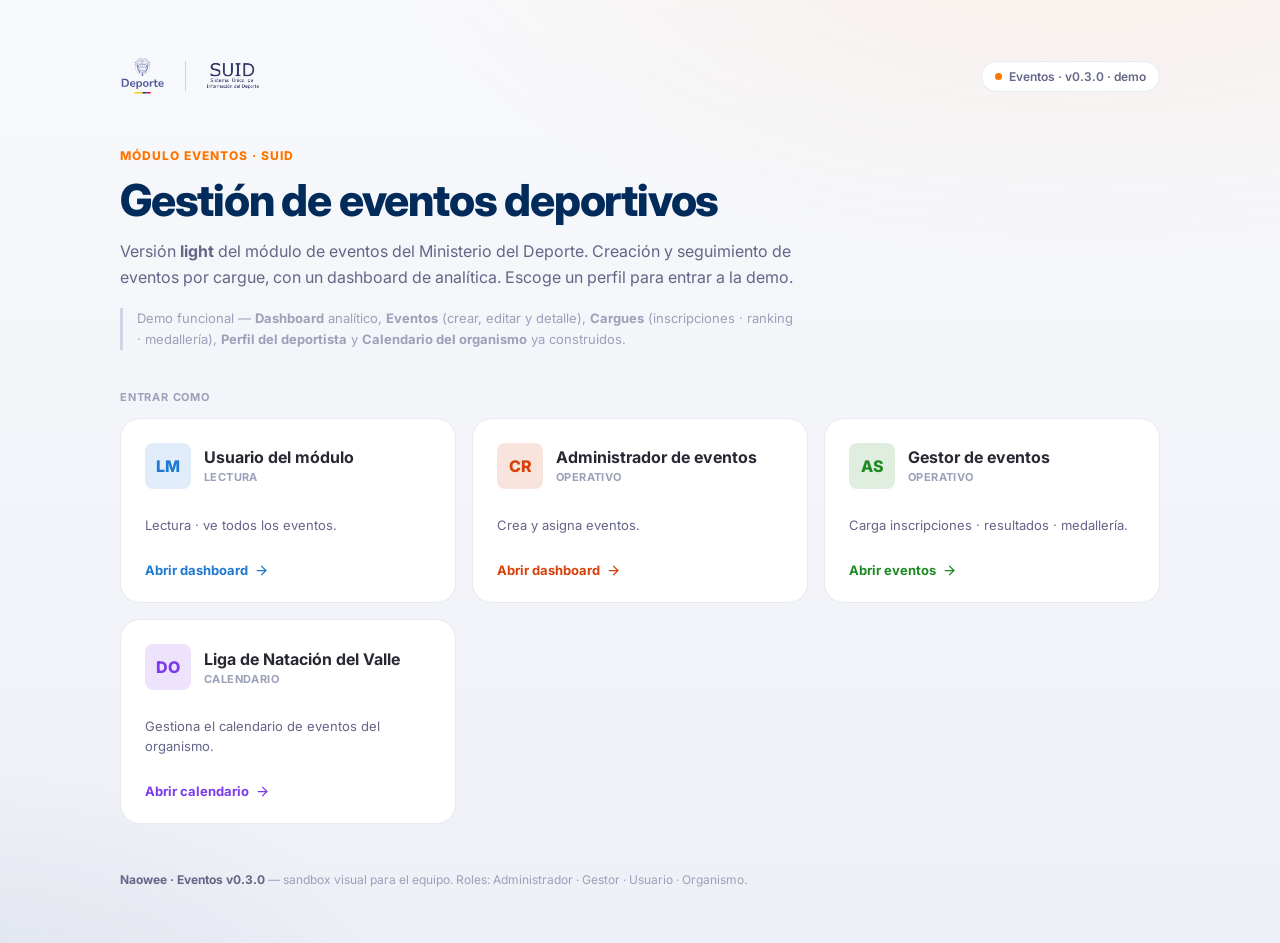
==== index.html @ 57fa1015 "feat: demo Naowee Eventos v0.3.0 — módulo SUID/Ministerio (9 pantallas)" ====
<!DOCTYPE html>
<html lang="es">
<head>
<meta charset="utf-8">
<meta name="viewport" content="width=device-width, initial-scale=1">
<title>Naowee Eventos — Selector de perfil</title>

<link rel="preconnect" href="https://fonts.googleapis.com">
<link rel="preconnect" href="https://fonts.gstatic.com" crossorigin>
<link href="https://fonts.googleapis.com/css2?family=Inter:wght@400;500;600;700;800&display=swap" rel="stylesheet">

<link rel="stylesheet" href="shared/tokens.css?v=0.3.0">

<style>
  body {
    background:
      radial-gradient(1200px 600px at 85% -10%, rgba(255, 117, 0, .08), transparent 60%),
      radial-gradient(900px 500px at -5% 110%, rgba(0, 43, 91, .08), transparent 55%),
      linear-gradient(180deg, #f8f9fc 0%, #eef0f7 100%);
    min-height: 100vh;
    padding: 56px 24px;
    display: flex;
    flex-direction: column;
  }
  .wrap { max-width: 1040px; width: 100%; margin: 0 auto; }

  .masthead {
    display: flex; align-items: center; gap: 16px; margin-bottom: 48px;
  }
  .masthead__logos { display: flex; align-items: center; gap: 12px; }
  .masthead__logos img { height: 40px; width: auto; display: block; }
  .masthead__sep { width: 1px; height: 30px; background: var(--border-dark); }
  .masthead__chip {
    margin-left: auto;
    display: inline-flex; align-items: center; gap: 7px;
    padding: 7px 13px; background: var(--surface);
    border: 1px solid var(--border); border-radius: var(--radius-full);
    font-size: 12px; font-weight: 600; color: var(--text-secondary);
  }
  .masthead__chip .dot { width: 7px; height: 7px; border-radius: 50%; background: var(--naranja); }

  .hero { max-width: 680px; margin-bottom: 40px; }
  .hero .eyebrow {
    display: inline-block; font-size: 12px; font-weight: 800; letter-spacing: 1px;
    text-transform: uppercase; color: var(--naranja); margin-bottom: 14px;
  }
  .hero h1 {
    font-size: clamp(30px, 4vw, 44px); font-weight: 800; line-height: 1.05;
    letter-spacing: -1.2px; color: var(--azul); margin: 0 0 16px;
  }
  .hero p { font-size: 16px; line-height: 1.6; color: var(--text-secondary); margin: 0; }
  .hero .note {
    margin-top: 18px; font-size: 13px; color: var(--text-muted);
    border-left: 3px solid var(--border-dark); padding-left: 14px;
  }

  .roles-label {
    font-size: 11px; font-weight: 700; letter-spacing: .8px; text-transform: uppercase;
    color: var(--text-muted); margin-bottom: 14px;
  }
  .grid {
    display: grid; grid-template-columns: repeat(auto-fit, minmax(280px, 1fr)); gap: 16px;
  }

  .role-card {
    position: relative; overflow: hidden;
    display: flex; flex-direction: column; gap: 14px;
    background: var(--surface); border: 1px solid var(--border);
    border-radius: var(--radius-xl); padding: 24px;
    text-decoration: none; color: var(--text-primary);
    transition:
      transform var(--duration-normal) var(--easing-smoothout),
      box-shadow var(--duration-normal) var(--easing-smoothout),
      border-color var(--duration-normal) var(--easing-smoothout);
  }
  .role-card::before {
    content: ''; position: absolute; inset: 0 auto 0 0; width: 4px;
    background: var(--role-color, var(--naranja));
    transform: scaleY(0); transform-origin: top;
    transition: transform var(--duration-normal) var(--easing-smoothout);
  }
  .role-card:hover {
    transform: translateY(-3px);
    box-shadow: var(--shadow-card);
    border-color: color-mix(in srgb, var(--role-color, var(--naranja)) 45%, var(--border));
    text-decoration: none;
  }
  .role-card:hover::before { transform: scaleY(1); }
  .role-card:focus-visible {
    outline: none; border-color: var(--role-color, var(--naranja));
    box-shadow: 0 0 0 3px color-mix(in srgb, var(--role-color, var(--naranja)) 18%, transparent);
  }

  .role-card__top { display: flex; align-items: center; gap: 13px; }
  .role-card__avatar {
    width: 46px; height: 46px; border-radius: var(--radius-md);
    display: flex; align-items: center; justify-content: center;
    font-weight: 800; font-size: 16px; flex-shrink: 0;
    background: color-mix(in srgb, var(--role-color) 14%, #fff);
    color: var(--role-color);
  }
  .role-card__name { font-size: 16px; font-weight: 700; line-height: 1.25; }
  .role-card__tag {
    font-size: 11px; font-weight: 700; letter-spacing: .4px;
    color: var(--text-muted); text-transform: uppercase; margin-top: 3px;
  }
  .role-card__desc { font-size: 13px; line-height: 1.5; color: var(--text-secondary); flex: 1; }
  .role-card__cta {
    display: inline-flex; align-items: center; gap: 6px;
    font-size: 13px; font-weight: 700; color: var(--role-color);
  }
  .role-card__cta svg { width: 15px; height: 15px; transition: transform var(--duration-normal) var(--easing-smoothout); }
  .role-card:hover .role-card__cta svg { transform: translateX(3px); }

  .foot {
    margin-top: auto; padding-top: 48px;
    font-size: 12px; color: var(--text-muted);
  }
  .foot strong { color: var(--text-secondary); }

  @media (max-width: 600px) {
    body { padding: 32px 16px; }
    .masthead { flex-wrap: wrap; gap: 12px; }
    .masthead__chip { margin-left: 0; }
  }
  @media (prefers-reduced-motion: reduce) {
    .role-card, .role-card::before, .role-card__cta svg { transition: none; }
  }
</style>
</head>
<body>

<div class="wrap">
  <header class="masthead">
    <div class="masthead__logos">
      <img src="shared/logos/ministerio.svg" alt="Ministerio del Deporte">
      <div class="masthead__sep"></div>
      <img src="shared/logos/suid.png" alt="SUID">
    </div>
    <span class="masthead__chip"><span class="dot"></span>Eventos · v0.3.0 · demo</span>
  </header>

  <section class="hero">
    <span class="eyebrow">Módulo Eventos · SUID</span>
    <h1>Gestión de eventos deportivos</h1>
    <p>
      Versión <strong>light</strong> del módulo de eventos del Ministerio del Deporte.
      Creación y seguimiento de eventos por cargue, con un dashboard de analítica.
      Escoge un perfil para entrar a la demo.
    </p>
    <p class="note">
      Demo funcional — <strong>Dashboard</strong> analítico, <strong>Eventos</strong> (crear,
      editar y detalle), <strong>Cargues</strong> (inscripciones · ranking · medallería),
      <strong>Perfil del deportista</strong> y <strong>Calendario del organismo</strong> ya construidos.
    </p>
  </section>

  <p class="roles-label">Entrar como</p>
  <div class="grid" id="grid"></div>

  <footer class="foot">
    <strong>Naowee · Eventos v0.3.0</strong> — sandbox visual para el equipo.
    Roles: Administrador · Gestor · Usuario · Organismo.
  </footer>
</div>

<script type="module">
  import { ROLES, homeForRole } from './shared/sidebar.js';

  const ARROW = '<svg viewBox="0 0 24 24" fill="none" stroke="currentColor" stroke-width="2" stroke-linecap="round" stroke-linejoin="round"><line x1="5" y1="12" x2="19" y2="12"/><polyline points="12 5 19 12 12 19"/></svg>';
  const order = ['USER', 'ADMIN', 'GESTOR', 'ORGANISMO'];

  document.getElementById('grid').innerHTML = order.map((code) => {
    const r = ROLES[code];
    const initials = r.userName.split(/\s+/).filter(Boolean).slice(0, 2).map((w) => w[0]).join('').toUpperCase();
    const tagMap = { USER: 'Lectura', ADMIN: 'Operativo', GESTOR: 'Operativo', ORGANISMO: 'Calendario' };
    const ctaMap = { USER: 'Abrir dashboard', ADMIN: 'Abrir dashboard', GESTOR: 'Abrir eventos', ORGANISMO: 'Abrir calendario' };
    const tag = tagMap[code] || 'Lectura';
    return `
      <a class="role-card" href="${homeForRole(r.code)}?role=${r.code}" style="--role-color:${r.color}">
        <div class="role-card__top">
          <span class="role-card__avatar">${initials}</span>
          <div>
            <div class="role-card__name">${r.label}</div>
            <div class="role-card__tag">${tag}</div>
          </div>
        </div>
        <p class="role-card__desc">${r.short}.</p>
        <span class="role-card__cta">${ctaMap[code] || 'Abrir'} ${ARROW}</span>
      </a>`;
  }).join('');
</script>

</body>
</html>
---- shared/tokens.css ----
/* ═══════════════════════════════════════════════════════════════
   NAOWEE EVENTOS — Tokens semánticos (puente al DS oficial @naowee-*)
   Módulo Eventos LIGHT v0.1.0 · SUID / Ministerio del Deporte
   Fuente: Claude-Doug/CLAUDE.md + naowee-sidebar-shell/shared/tokens.css
   ═══════════════════════════════════════════════════════════════ */

:root {
  /* ─── Marca ─── */
  --naranja: #FF7500;          /* imagotipo Naowee */
  --azul: #002B5B;             /* institucional Ministerio */
  --accent: #d74009;           /* acción, links, focus, CTA, estado activo */

  /* ─── Texto ─── */
  --text-primary: #282834;
  --text-secondary: #646587;
  --text-muted: #9ca0b8;       /* placeholders, deshabilitado, "—" */

  /* ─── Superficies ─── */
  --surface: #ffffff;
  --bg: #ffffff;
  --bg-soft: #f5f6fa;

  /* ─── Bordes ─── */
  --border: #e7e9f3;
  --border-dark: #d0d4e6;

  /* ─── Fondos accent (estados activos / hover de opciones) ─── */
  --accent-bg: #fff3e6;
  --accent-bg-warm: #ffe4cf;

  /* ─── Semánticos / estados ─── */
  --green: #1f8923;            --green-bg: #e6f4e7;   --green-border: #b7dfb9;
  --blue-info: #1f78d1;        --blue-bg: #eef5ff;
  --orange-bg: #fff3e6;        --orange-border: #ffbf75;
  --red: #c0392b;              --red-bg: #fff0ee;     --red-border: #ffc4bb;
  --purple: #7c3aed;           --purple-bg: #f3eeff;

  /* ─── Etiqueta de sección (sidebar) ─── */
  --section-label-color: #b5b9d4;

  /* ─── Layout ─── */
  --sidebar-w: 274px;
  --sidebar-w-collapsed: 72px;
  --header-h: 88px;

  /* ─── Radius ─── */
  --radius-sm: 6px;
  --radius-md: 8px;
  --radius-lg: 12px;
  --radius-xl: 20px;
  --radius-full: 9999px;

  /* ─── Sombras ─── */
  --shadow-sm: 0 1px 4px rgba(0, 0, 0, 0.08);
  --shadow-md: 0 4px 16px rgba(0, 0, 0, 0.12);
  --shadow-card: 0 0 2px rgba(145, 158, 171, 0.2), 0 12px 24px -4px rgba(145, 158, 171, 0.12);
  --shadow-sheet: 0 -8px 40px rgba(40, 40, 52, 0.22);

  /* ─── Easing — Apple-style smooth-out ─── */
  --easing-smoothout: cubic-bezier(0.32, 0.72, 0, 1);
  --easing-bounce-soft: cubic-bezier(0.16, 1, 0.3, 1);

  /* ─── Durations ─── */
  --duration-fast: 140ms;
  --duration-normal: 200ms;
  --duration-slow: 360ms;

  /* ─── Tipografía ─── */
  --font-family: 'Inter', -apple-system, BlinkMacSystemFont, sans-serif;
}

* {
  box-sizing: border-box;
}

html, body {
  margin: 0;
  padding: 0;
  font-family: var(--font-family);
  color: var(--text-primary);
  background: var(--bg);
  -webkit-font-smoothing: antialiased;
  -moz-osx-font-smoothing: grayscale;
}

a {
  color: var(--accent);
  text-decoration: none;
}

a:hover {
  text-decoration: underline;
}
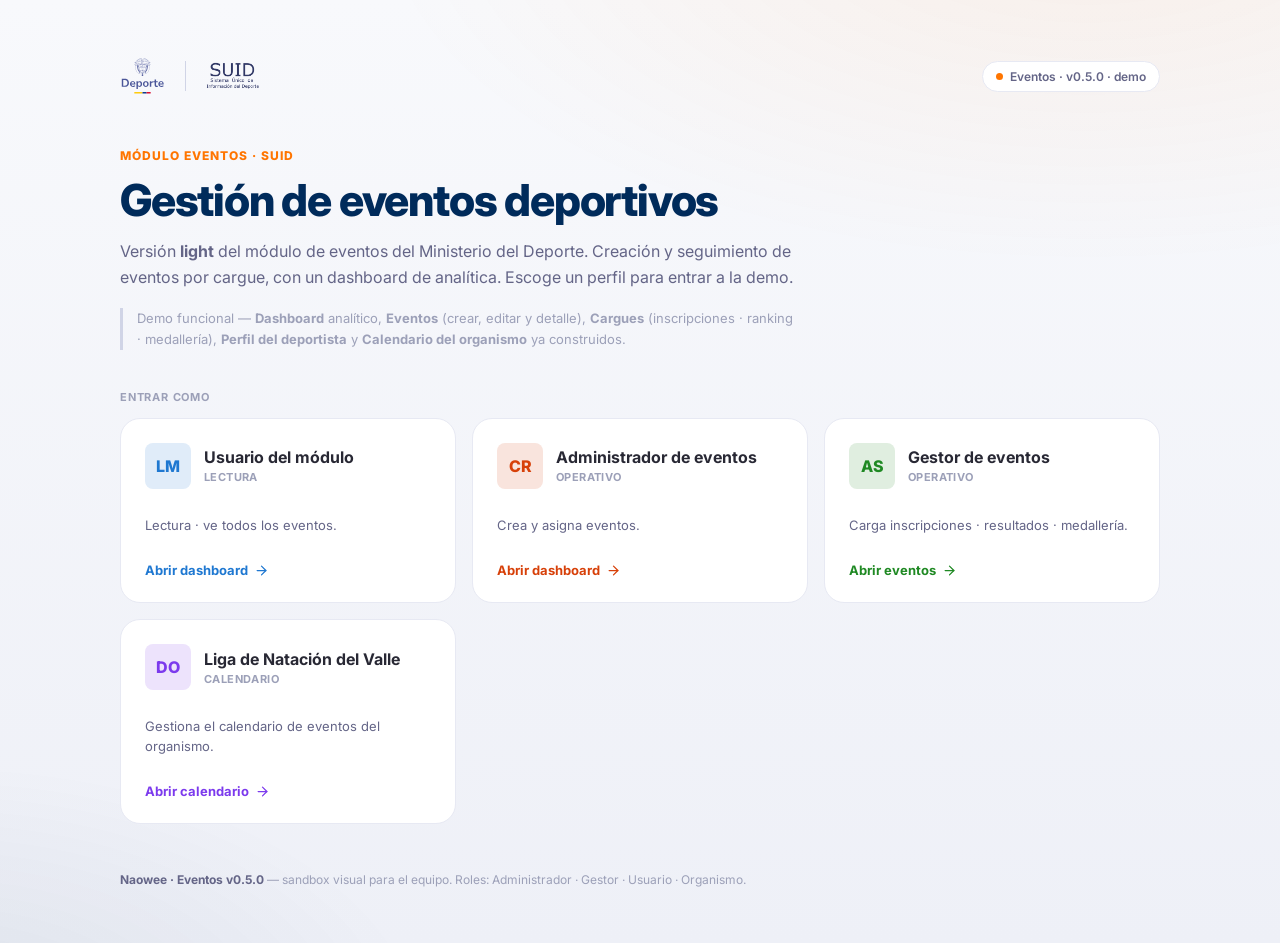
==== commit 1ab8b91d: "chore(version): bump módulo a v0.5.0 - naowee-footer.js MODULE_VERSION v0.4.0 → v0.5.0 + cache-buste" ====
--- a/index.html
+++ b/index.html
@@ -9,7 +9,7 @@
 <link rel="preconnect" href="https://fonts.gstatic.com" crossorigin>
 <link href="https://fonts.googleapis.com/css2?family=Inter:wght@400;500;600;700;800&display=swap" rel="stylesheet">
 
-<link rel="stylesheet" href="shared/tokens.css?v=0.3.0">
+<link rel="stylesheet" href="shared/tokens.css?v=0.4.0">
 
 <style>
   body {
@@ -137,7 +137,7 @@
       <div class="masthead__sep"></div>
       <img src="shared/logos/suid.png" alt="SUID">
     </div>
-    <span class="masthead__chip"><span class="dot"></span>Eventos · v0.3.0 · demo</span>
+    <span class="masthead__chip"><span class="dot"></span>Eventos · v0.5.0 · demo</span>
   </header>
 
   <section class="hero">
@@ -159,7 +159,7 @@
   <div class="grid" id="grid"></div>
 
   <footer class="foot">
-    <strong>Naowee · Eventos v0.3.0</strong> — sandbox visual para el equipo.
+    <strong>Naowee · Eventos v0.5.0</strong> — sandbox visual para el equipo.
     Roles: Administrador · Gestor · Usuario · Organismo.
   </footer>
 </div>
